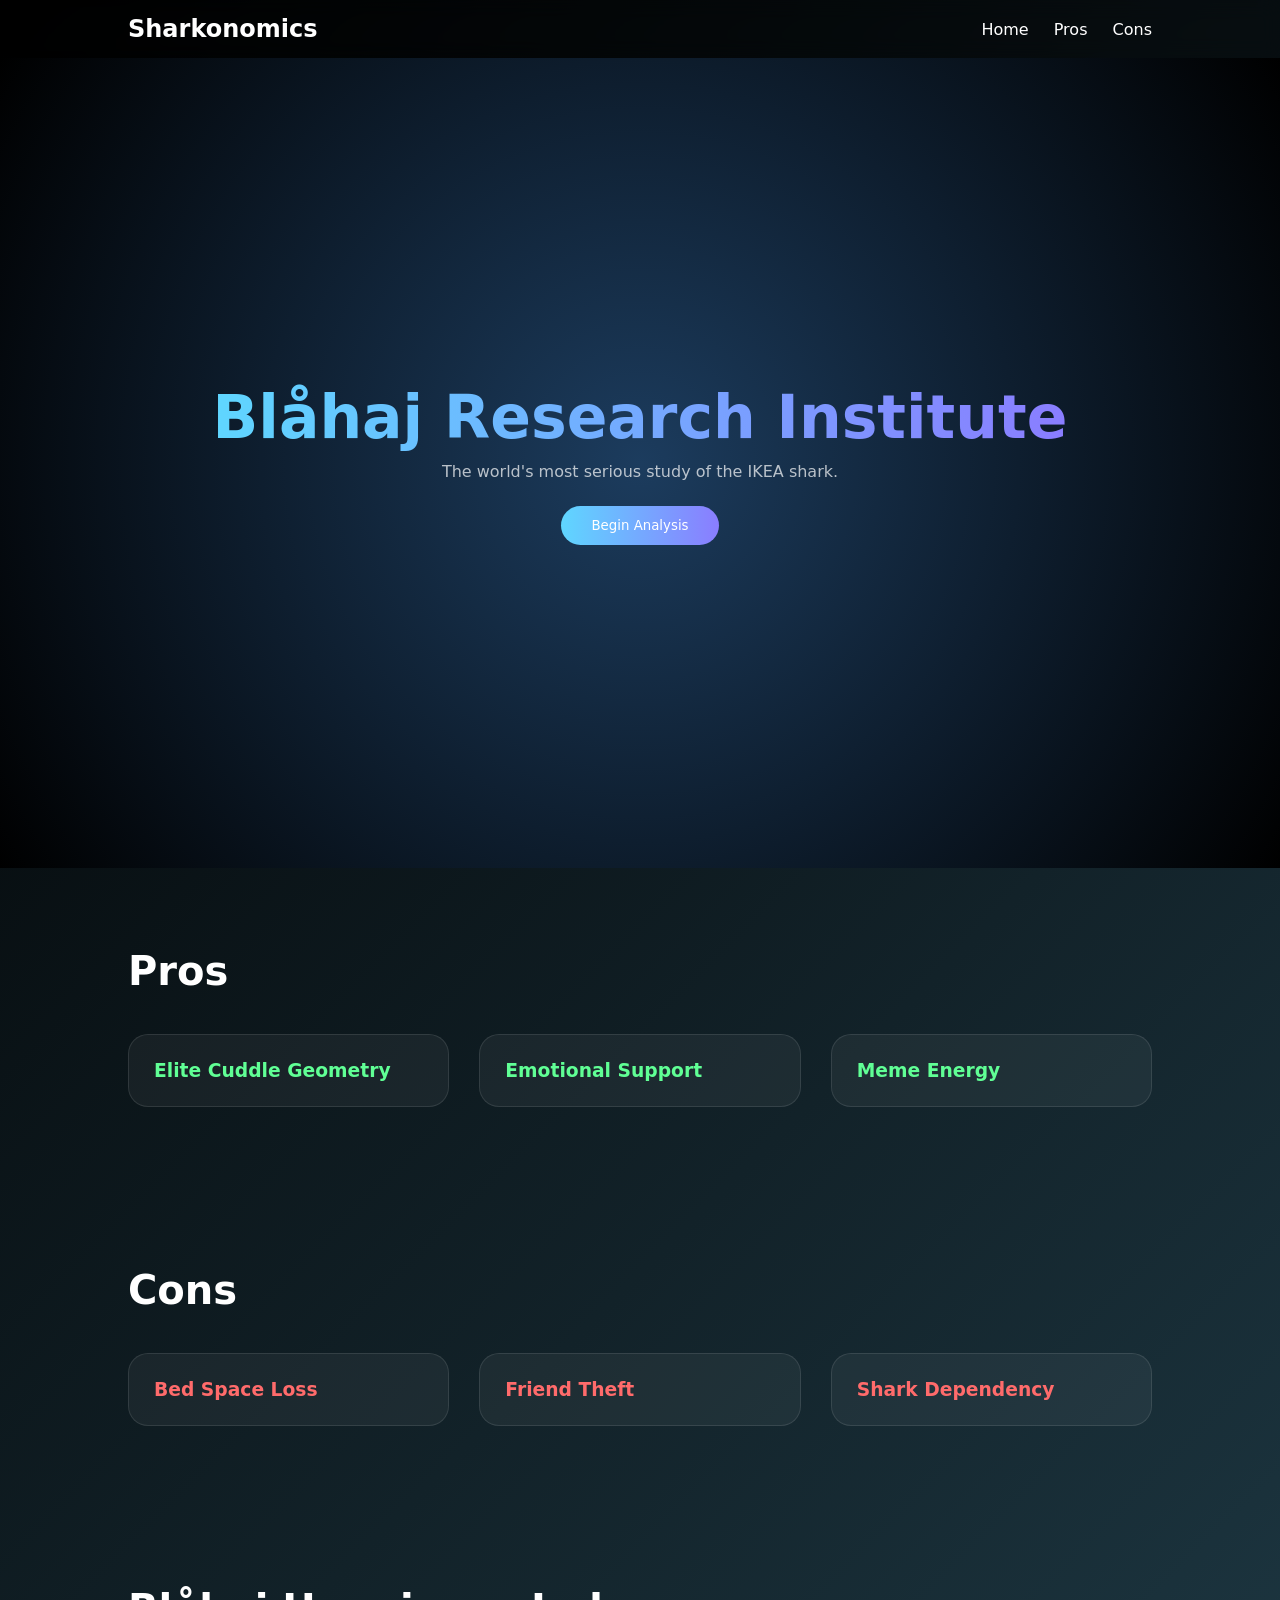
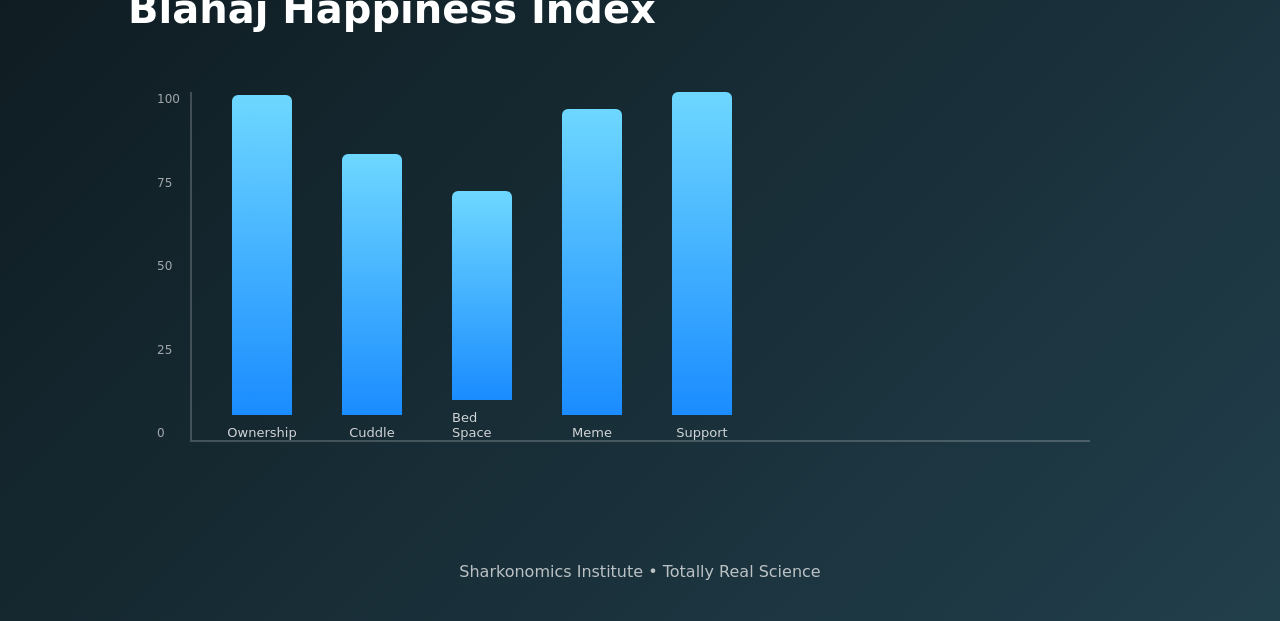
==== index.html @ d3239954 "Add files via upload" ====
<!DOCTYPE html>
<html lang="en">
<head>

<meta charset="UTF-8">
<meta name="viewport" content="width=device-width, initial-scale=1.0">

<title>Sharkonomics</title>

<link rel="stylesheet" href="style.css">
<link rel="stylesheet" href="effects.css">
</head>

<body>

<nav>

<h1> Sharkonomics</h1>

<div class="nav-links">
<a href="index.html">Home</a>
<a href="pros.html">Pros</a>
<a href="Cons.html">Cons</a>

</div>

</nav>


<section class="hero">

<div class="hero-content">

<h1>Blåhaj Research Institute</h1>
<p>The world's most serious study of the IKEA shark.</p>

<button>Begin Analysis</button>

</div>

</section>

<section class="section reveal">

<h2>Pros</h2>

<div class="grid">

<div class="card pro">
<h3>Elite Cuddle Geometry</h3>

</div>

<div class="card pro">
<h3>Emotional Support</h3>

</div>

<div class="card pro">
<h3>Meme Energy</h3>

</div>

</div>

</section>


<section class="section reveal">

<h2>Cons</h2>

<div class="grid">

<div class="card con">
<h3>Bed Space Loss</h3>

</div>

<div class="card con">
<h3>Friend Theft</h3>

</div>

<div class="card con">
<h3>Shark Dependency</h3>

</div>

</div>

</section>


<section class="section reveal">

<h2>Blåhaj Happiness Index</h2>

<div class="graph-wrapper">

<div class="chart">

<div class="y-axis">
<span>100</span>
<span>75</span>
<span>50</span>
<span>25</span>
<span>0</span>
</div>

<div class="bars">

<div class="bar" data-value="92">
<div class="fill"></div>
<span>Ownership</span>
</div>

<div class="bar" data-value="75">
<div class="fill"></div>
<span>Cuddle</span>
</div>

<div class="bar" data-value="60">
<div class="fill"></div>
<span>Bed Space</span>
</div>

<div class="bar" data-value="88">
<div class="fill"></div>
<span>Meme</span>
</div>

<div class="bar" data-value="95">
<div class="fill"></div>
<span>Support</span>
</div>

</div>

</div>

</div>

</section>


<footer>
Sharkonomics Institute • Totally Real Science
</footer>

<script src="script.js"></script>

</body>
</html>
---- style.css ----
*{
margin:0;
padding:0;
box-sizing:border-box;
font-family:system-ui;
}

body{
background:#0c1116;
color:white;
}



nav{
display:flex;
justify-content:space-between;
align-items:center;
padding:15px 10%;
position:sticky;
top:0;
background:rgba(0,0,0,0.4);
backdrop-filter:blur(10px);
}

.nav-links a{
color:white;
text-decoration:none;
margin-left:20px;
transition:0.3s;
}

.nav-links a:hover{
color:#5fd6ff;
}



.hero{
height:90vh;
display:flex;
justify-content:center;
align-items:center;
text-align:center;
background:radial-gradient(circle at center,#1c3c5e,#000);
}

.hero h1{
font-size:60px;
background:linear-gradient(90deg,#5fd6ff,#8a7dff);
-webkit-background-clip:text;
color:transparent;
}

.hero p{
margin-top:10px;
opacity:0.7;
}

.hero button{
margin-top:25px;
padding:12px 30px;
border:none;
border-radius:30px;
background:linear-gradient(90deg,#5fd6ff,#8a7dff);
color:white;
cursor:pointer;
}



.section{
padding:80px 10%;
}

.section h2{
font-size:40px;
margin-bottom:40px;
}



.grid{
display:grid;
grid-template-columns:repeat(auto-fit,minmax(250px,1fr));
gap:30px;
}


.card{
padding:25px;
border-radius:20px;
background:rgba(255,255,255,0.05);
border:1px solid rgba(255,255,255,0.1);
transition:0.4s;
}

.card:hover{
transform:translateY(-10px);
}

.pro h3{ color:#60ff95; }
.con h3{ color:#ff6b6b; }


.graph-wrapper{
margin-top:60px;
width:900px;
max-width:90%;
margin-left:auto;
margin-right:auto;
}

.chart{
display:flex;
align-items:flex-end;
height:350px;
position:relative;
border-left:2px solid rgba(255,255,255,0.2);
border-bottom:2px solid rgba(255,255,255,0.2);
padding-left:40px;
}



.y-axis{
position:absolute;
left:-35px;
display:flex;
flex-direction:column;
justify-content:space-between;
height:100%;
font-size:12px;
opacity:0.6;
}



.bars{
display:flex;
gap:50px;
align-items:flex-end;
height:100%;
}

.bar{
width:60px;
height:100%; 
display:flex;
flex-direction:column;
align-items:center;
justify-content:flex-end;
cursor:pointer;
position:relative;
}

.fill{
width:100%;
height:0;
border-radius:6px 6px 0 0;
background:linear-gradient(180deg,#6ed7ff,#1a8cff);
transition:height 0.9s ease;
}

.bar:hover .fill{
filter:brightness(1.2);
box-shadow:0 0 15px #5fd6ff;
}

.bar span{
margin-top:10px;
font-size:13px;
opacity:0.8;
}

footer{
padding:40px;
text-align:center;
opacity:0.7;
}
---- effects.css ----
body{

background:linear-gradient(-45deg,#0f2027,#203a43,#2c5364,#000);

background-size:400% 400%;

animation:bgMove 12s infinite alternate;

}

@keyframes bgMove{

0%{background-position:0% 50%;}
100%{background-position:100% 50%;}

}


.card{

transform-style:preserve-3d;

}

.card:hover{

transform:rotateY(8deg) rotateX(5deg) scale(1.05);

box-shadow:0 20px 40px rgba(0,0,0,0.6);

}



.hero button:hover{

box-shadow:0 0 20px #5fd6ff;
transform:scale(1.05);

}

.reveal{
opacity:0;
transform:translateY(60px);
transition:all 0.8s ease;
}

.reveal.active{
opacity:1;
transform:translateY(0);
}
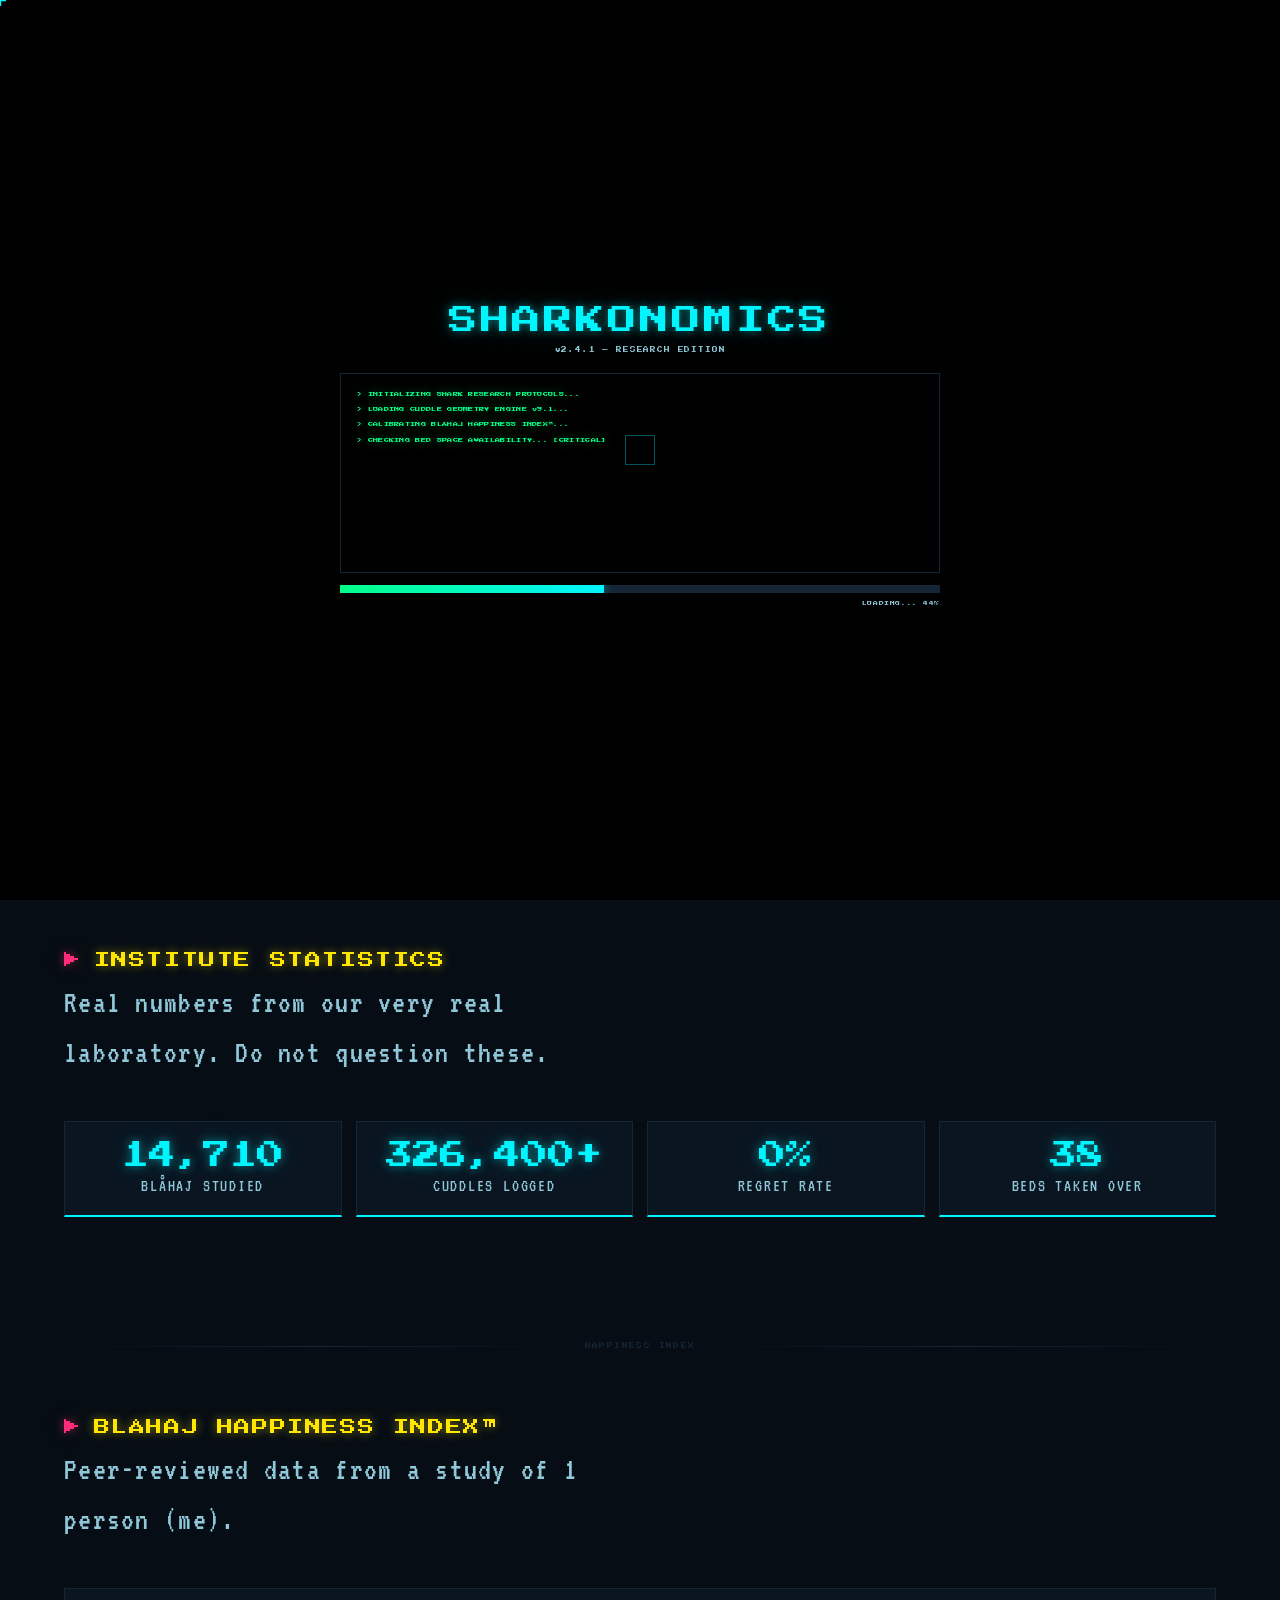
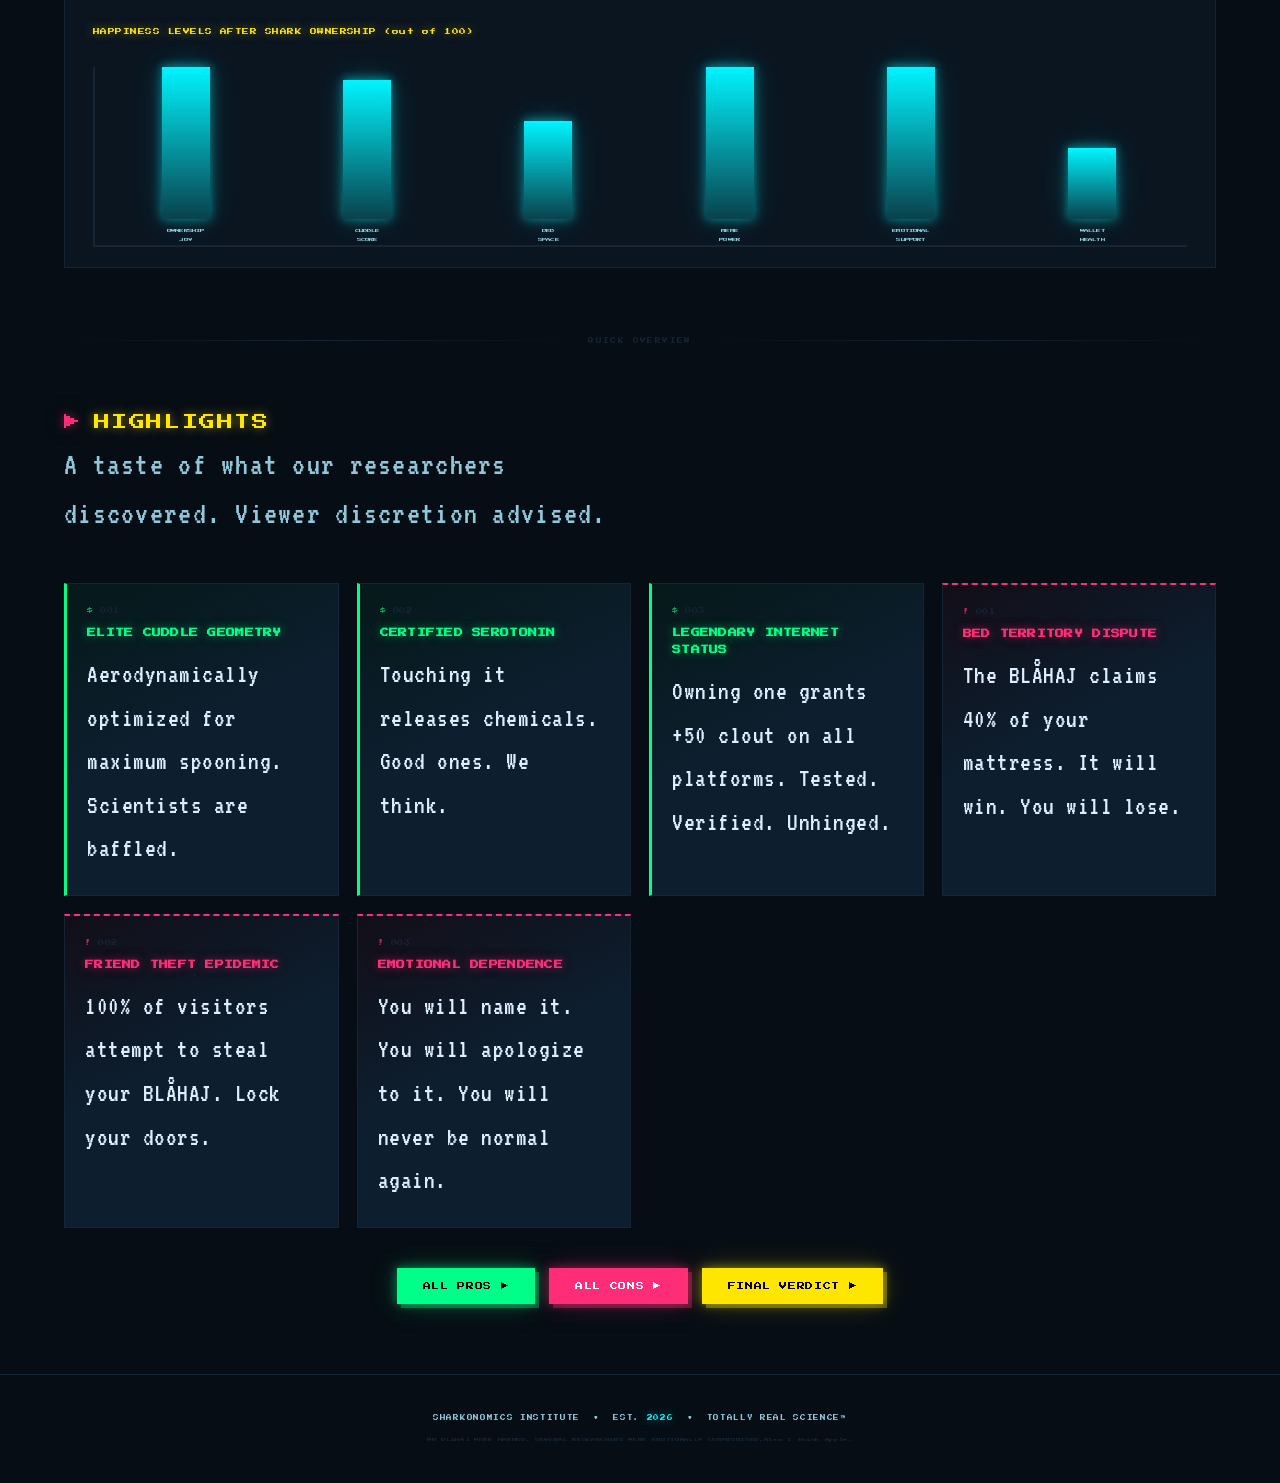
==== commit e73499d7: "Add files via upload" ====
--- a/index.html
+++ b/index.html
@@ -1,154 +1,119 @@
-<!DOCTYPE html>
-<html lang="en">
-<head>
-
-<meta charset="UTF-8">
-<meta name="viewport" content="width=device-width, initial-scale=1.0">
-
-<title>Sharkonomics</title>
-
-<link rel="stylesheet" href="style.css">
-<link rel="stylesheet" href="effects.css">
-</head>
-
-<body>
-
-<nav>
-
-<h1> Sharkonomics</h1>
-
-<div class="nav-links">
-<a href="index.html">Home</a>
-<a href="pros.html">Pros</a>
-<a href="Cons.html">Cons</a>
-
-</div>
-
-</nav>
-
-
-<section class="hero">
-
-<div class="hero-content">
-
-<h1>Blåhaj Research Institute</h1>
-<p>The world's most serious study of the IKEA shark.</p>
-
-<button>Begin Analysis</button>
-
-</div>
-
-</section>
-
-<section class="section reveal">
-
-<h2>Pros</h2>
-
-<div class="grid">
-
-<div class="card pro">
-<h3>Elite Cuddle Geometry</h3>
-
-</div>
-
-<div class="card pro">
-<h3>Emotional Support</h3>
-
-</div>
-
-<div class="card pro">
-<h3>Meme Energy</h3>
-
-</div>
-
-</div>
-
-</section>
-
-
-<section class="section reveal">
-
-<h2>Cons</h2>
-
-<div class="grid">
-
-<div class="card con">
-<h3>Bed Space Loss</h3>
-
-</div>
-
-<div class="card con">
-<h3>Friend Theft</h3>
-
-</div>
-
-<div class="card con">
-<h3>Shark Dependency</h3>
-
-</div>
-
-</div>
-
-</section>
-
-
-<section class="section reveal">
-
-<h2>Blåhaj Happiness Index</h2>
-
-<div class="graph-wrapper">
-
-<div class="chart">
-
-<div class="y-axis">
-<span>100</span>
-<span>75</span>
-<span>50</span>
-<span>25</span>
-<span>0</span>
-</div>
-
-<div class="bars">
-
-<div class="bar" data-value="92">
-<div class="fill"></div>
-<span>Ownership</span>
-</div>
-
-<div class="bar" data-value="75">
-<div class="fill"></div>
-<span>Cuddle</span>
-</div>
-
-<div class="bar" data-value="60">
-<div class="fill"></div>
-<span>Bed Space</span>
-</div>
-
-<div class="bar" data-value="88">
-<div class="fill"></div>
-<span>Meme</span>
-</div>
-
-<div class="bar" data-value="95">
-<div class="fill"></div>
-<span>Support</span>
-</div>
-
-</div>
-
-</div>
-
-</div>
-
-</section>
-
-
-<footer>
-Sharkonomics Institute • Totally Real Science
-</footer>
-
-<script src="script.js"></script>
-
-</body>
-</html>+<html>
+<head>
+<meta name="viewport" content="width=device-width, initial-scale=1.0">
+<title>SHARKONOMICS</title>
+<link rel="stylesheet" href="style.css">
+</head>
+<body>
+<div class="cursor"></div><div class="cursor-ring"></div><div class="grid-bg"></div>
+<nav>
+  <a class="nav-logo" href="index.html"> SHARKONOMICS</a>
+  <div class="nav-links">
+    <a href="index.html">HOME</a>
+    <a href="pros.html">PROS</a>
+    <a href="cons.html">CONS</a>
+    <a href="verdict.html">VERDICT</a>
+  </div>
+
+</nav>
+<div class="marquee-wrap"><div class="marquee-track">
+  <span>BLÅHAJ RAEARCH ONGOING(trust the guy named IAMDUMB)</span><span class="sep">★</span>
+  <span>SHARK LEVELS: CRITICAL(PLS DONT DIE OF CUTENESS)</span><span class="sep">★</span>
+  <span>DO YOU NEED ONE? PROBABLY YES(ALSO ME PLS)</span><span class="sep">★</span>
+  <span>CERTIFIED SOFTNESS TECHNOLOGY</span><span class="sep">★</span>
+  <span>IKEA CANNOT BE HELD REDPONSIBLE</span><span class="sep">★</span>
+  <span>BLÅHAJ RESEARCH ONGOING</span><span class="sep">★</span>
+  <span>SHARK LEVELS: CRITICAL</span><span class="sep">★</span>
+  <span>DO YOU NEED ONE? PROBABLY YES</span><span class="sep">★</span>
+  <span>CERTIFIED PLUSH TECHNOLOGY</span><span class="sep">★</span>
+  <span>IKEA CANNOT BE HELD RESPONSIBLE</span><span class="sep">★</span>
+</div></div>
+
+<section class="hero">
+  <div class="hero-eyebrow">[ INSERT COIN TO CONTINUE ]</div>
+  <h1 class="glitch" data-text="SHARKONOMICS">SHARKONOMICS</h1>
+  <p class="hero-sub">The world's most rigorous scientific institute dedicated to answering humanity's 
+    most pressing question: should you buy a Blåhaj?</p>
+  <div style="display:flex;gap:14px;flex-wrap:wrap;justify-content:center;margin-top:8px">
+    <a href="pros.html" class="btn btn-green">▶ PROS</a>
+    <a href="cons.html" class="btn btn-pink">▶ CONS</a>
+    <a href="verdict.html" class="btn btn-yellow">▶ VERDICT</a>
+  </div>
+  <div style="font-family:var(--pixel);font-size:0.34rem;color:var(--muted);margin-top:16px;animation:blink 2s step-end infinite">▼ SCROLL DOWN ▼</div>
+</section>
+
+<div class="divider"> RESEARCH DATA </div>
+
+<section class="section reveal">
+  <div class="section-title">INSTITUTE STATISTICS</div>
+  <p class="section-desc">Real numbers from our very real laboratory. Do not question these.</p>
+  <div class="stat-row">
+    <div class="stat-box"><span class="stat-num" id="c1">0</span><span class="stat-label">BLÅHAJ STUDIED</span></div>
+    <div class="stat-box"><span class="stat-num" id="c2">0</span><span class="stat-label">CUDDLES LOGGED</span></div>
+    <div class="stat-box"><span class="stat-num" id="c3">0%</span><span class="stat-label">REGRET RATE</span></div>
+    <div class="stat-box"><span class="stat-num" id="c4">0</span><span class="stat-label">BEDS TAKEN OVER</span></div>
+  </div>
+</section>
+
+<div class="divider"> HAPPINESS INDEX</div>
+
+<section class="section reveal">
+  <div class="section-title">BLÅHAJ HAPPINESS INDEX™</div>
+  <p class="section-desc">Peer-reviewed data from a study of 1 person (me).</p>
+  <div class="chart-wrap">
+    <div class="chart-title">HAPPINESS LEVELS AFTER SHARK OWNERSHIP (out of 100)</div>
+    <div class="chart">
+      <div class="bar-wrap"><div class="bar-fill" data-value="92"></div><div class="bar-label">OWNERSHIP<br>JOY</div></div>
+      <div class="bar-wrap"><div class="bar-fill" data-value="78"></div><div class="bar-label">CUDDLE<br>SCORE</div></div>
+      <div class="bar-wrap"><div class="bar-fill" data-value="55"></div><div class="bar-label">BED<br>SPACE</div></div>
+      <div class="bar-wrap"><div class="bar-fill" data-value="88"></div><div class="bar-label">MEME<br>POWER</div></div>
+      <div class="bar-wrap"><div class="bar-fill" data-value="96"></div><div class="bar-label">EMOTIONAL<br>SUPPORT</div></div>
+      <div class="bar-wrap"><div class="bar-fill" data-value="40"></div><div class="bar-label">WALLET<br>HEALTH</div></div>
+    </div>
+  </div>
+</section>
+
+<div class="divider"> QUICK OVERVIEW </div>
+
+<section class="section reveal">
+  <div class="section-title">HIGHLIGHTS</div>
+  <p class="section-desc">A taste of what our researchers discovered. Viewer discretion advised.</p>
+  <div class="card-grid">
+    <div class="card pro"><div class="card-num">001</div><h3>ELITE CUDDLE GEOMETRY</h3><p>Aerodynamically optimized for maximum spooning. Scientists are baffled.</p></div>
+    <div class="card pro"><div class="card-num">002</div><h3>CERTIFIED SEROTONIN</h3><p>Touching it releases chemicals. Good ones. We think.</p></div>
+    <div class="card pro"><div class="card-num">003</div><h3>LEGENDARY INTERNET STATUS</h3><p>Owning one grants +50 clout on all platforms. Tested. Verified. Unhinged.</p></div>
+    <div class="card con"><div class="card-num">001</div><h3>BED TERRITORY DISPUTE</h3><p>The BLÅHAJ claims 40% of your mattress. It will win. You will lose.</p></div>
+    <div class="card con"><div class="card-num">002</div><h3>FRIEND THEFT EPIDEMIC</h3><p>100% of visitors attempt to steal your BLÅHAJ. Lock your doors.</p></div>
+    <div class="card con"><div class="card-num">003</div><h3>EMOTIONAL DEPENDENCE</h3><p>You will name it. You will apologize to it. You will never be normal again.</p></div>
+  </div>
+  <div style="text-align:center;margin-top:40px;display:flex;gap:14px;justify-content:center;flex-wrap:wrap">
+    <a href="pros.html" class="btn btn-green">ALL PROS ▶</a>
+    <a href="cons.html" class="btn btn-pink">ALL CONS ▶</a>
+    <a href="verdict.html" class="btn btn-yellow">FINAL VERDICT ▶</a>
+  </div>
+</section>
+
+<footer>
+  <div>SHARKONOMICS INSTITUTE &nbsp;•&nbsp; EST. <span>2026</span> &nbsp;•&nbsp; TOTALLY REAL SCIENCE™</div>
+  <div style="margin-top:8px;font-size:0.28rem;color:var(--dim)">NO BLÅHAJ WERE HARMED. SEVERAL RESEARCHERS WERE EMOTIONALLY COMPROMISED.Also I think Apple.</div>
+</footer>
+<script src="script.js"></script>
+<script>
+function animCount(el,target,suffix,ms){
+  let v=0,step=target/(ms/16);
+  const t=setInterval(()=>{ v+=step; if(v>=target){v=target;clearInterval(t);} el.textContent=Math.floor(v).toLocaleString()+suffix; },16);
+}
+const obs=new IntersectionObserver(entries=>{
+  entries.forEach(e=>{ if(e.isIntersecting){
+    animCount(document.getElementById('c1'),47283,'',1800);
+    animCount(document.getElementById('c2'),1200000,'+',2000);
+    animCount(document.getElementById('c3'),2,'%',1200);
+    animCount(document.getElementById('c4'),99,'',1400);
+    obs.disconnect();
+  }});
+},{threshold:0.3});
+const sr=document.querySelector('.stat-row');
+if(sr) obs.observe(sr);
+</script>
+</body>
+</html>
--- a/style.css
+++ b/style.css
@@ -1,180 +1,1236 @@
-*{
-margin:0;
-padding:0;
-box-sizing:border-box;
-font-family:system-ui;
-}
-
-body{
-background:#0c1116;
-color:white;
-}
-
-
-
-nav{
-display:flex;
-justify-content:space-between;
-align-items:center;
-padding:15px 10%;
-position:sticky;
-top:0;
-background:rgba(0,0,0,0.4);
-backdrop-filter:blur(10px);
-}
-
-.nav-links a{
-color:white;
-text-decoration:none;
-margin-left:20px;
-transition:0.3s;
-}
-
-.nav-links a:hover{
-color:#5fd6ff;
-}
-
-
-
-.hero{
-height:90vh;
-display:flex;
-justify-content:center;
-align-items:center;
-text-align:center;
-background:radial-gradient(circle at center,#1c3c5e,#000);
-}
-
-.hero h1{
-font-size:60px;
-background:linear-gradient(90deg,#5fd6ff,#8a7dff);
--webkit-background-clip:text;
-color:transparent;
-}
-
-.hero p{
-margin-top:10px;
-opacity:0.7;
-}
-
-.hero button{
-margin-top:25px;
-padding:12px 30px;
-border:none;
-border-radius:30px;
-background:linear-gradient(90deg,#5fd6ff,#8a7dff);
-color:white;
-cursor:pointer;
-}
-
-
-
-.section{
-padding:80px 10%;
-}
-
-.section h2{
-font-size:40px;
-margin-bottom:40px;
-}
-
-
-
-.grid{
-display:grid;
-grid-template-columns:repeat(auto-fit,minmax(250px,1fr));
-gap:30px;
-}
-
-
-.card{
-padding:25px;
-border-radius:20px;
-background:rgba(255,255,255,0.05);
-border:1px solid rgba(255,255,255,0.1);
-transition:0.4s;
-}
-
-.card:hover{
-transform:translateY(-10px);
-}
-
-.pro h3{ color:#60ff95; }
-.con h3{ color:#ff6b6b; }
-
-
-.graph-wrapper{
-margin-top:60px;
-width:900px;
-max-width:90%;
-margin-left:auto;
-margin-right:auto;
-}
-
-.chart{
-display:flex;
-align-items:flex-end;
-height:350px;
-position:relative;
-border-left:2px solid rgba(255,255,255,0.2);
-border-bottom:2px solid rgba(255,255,255,0.2);
-padding-left:40px;
-}
-
-
-
-.y-axis{
-position:absolute;
-left:-35px;
-display:flex;
-flex-direction:column;
-justify-content:space-between;
-height:100%;
-font-size:12px;
-opacity:0.6;
-}
-
-
-
-.bars{
-display:flex;
-gap:50px;
-align-items:flex-end;
-height:100%;
-}
-
-.bar{
-width:60px;
-height:100%; 
-display:flex;
-flex-direction:column;
-align-items:center;
-justify-content:flex-end;
-cursor:pointer;
-position:relative;
-}
-
-.fill{
-width:100%;
-height:0;
-border-radius:6px 6px 0 0;
-background:linear-gradient(180deg,#6ed7ff,#1a8cff);
-transition:height 0.9s ease;
-}
-
-.bar:hover .fill{
-filter:brightness(1.2);
-box-shadow:0 0 15px #5fd6ff;
-}
-
-.bar span{
-margin-top:10px;
-font-size:13px;
-opacity:0.8;
-}
-
-footer{
-padding:40px;
-text-align:center;
-opacity:0.7;
-}+@import url('https://fonts.googleapis.com/css2?family=Press+Start+2P&family=VT323:wght@400&display=swap');
+
+*, *::before, *::after { margin: 0; padding: 0; box-sizing: border-box; }
+
+:root {
+  --bg: #060d14;
+  --surface: #0a1520;
+  --card-bg: #0d1e2e;
+  --cyan: #00f5ff;
+  --green: #00ff88;
+  --pink: #ff2d78;
+  --yellow: #ffe600;
+  --orange: #ff6b00;
+  --white: #e0f0ff;
+  --dim: #162535;
+  --muted: #90c8da;
+  --text: #deeeff;
+  --pixel: 'Press Start 2P', monospace;
+  --vt: 'VT323', monospace;
+  --glow-cyan: 0 0 10px rgba(0,245,255,0.5), 0 0 30px rgba(0,245,255,0.2);
+  --glow-pink: 0 0 10px rgba(255,45,120,0.5), 0 0 30px rgba(255,45,120,0.2);
+  --glow-green: 0 0 10px rgba(0,255,136,0.5), 0 0 30px rgba(0,255,136,0.2);
+  --glow-yellow: 0 0 10px rgba(255,230,0,0.5), 0 0 30px rgba(255,230,0,0.2);
+}
+
+html { scroll-behavior: smooth; }
+
+body {
+  font-family: var(--vt);
+  background: var(--bg);
+  color: var(--text);
+  min-height: 100vh;
+  overflow-x: hidden;
+  cursor: none;
+}
+
+.cursor {
+  position: fixed;
+  width: 12px; height: 12px;
+  background: var(--cyan);
+  pointer-events: none;
+  z-index: 9999;
+ 1 box-shadow: var(--glow-cyan);
+  transform: translate(-50%, -50%);
+  clip-path: polygon(0 0, 100% 0, 100% 60%, 60% 60%, 60% 100%, 0 100%);
+}
+.cursor-ring {
+  position: fixed;
+  width: 30px; height: 30px;
+  border: 1px solid rgba(0,245,255,0.35);
+  pointer-events: none;
+  z-index: 9998;
+  transform: translate(-50%, -50%);
+}
+
+
+body::before {
+  content: '';
+  position: fixed; inset: 0;
+  background: repeating-linear-gradient(
+    0deg, transparent, transparent 3px,
+    rgba(0,0,0,0.1) 3px, rgba(0,0,0,0.1) 4px
+  );
+  pointer-events: none;
+  z-index: 9990;
+}
+
+
+body::after {
+  content: '';
+  position: fixed; inset: 0;
+  background: radial-gradient(ellipse at center, transparent 50%, rgba(0,0,0,0.6) 100%);
+  pointer-events: none;
+  z-index: 9989;
+}
+
+
+.grid-bg {
+  position: fixed; inset: 0;
+  background-image:
+    linear-gradient(rgba(0,245,255,0.03) 1px, transparent 1px),
+    linear-gradient(90deg, rgba(0,245,255,0.03) 1px, transparent 1px);
+  background-size: 40px 40px;
+  animation: gridScroll 24s linear infinite;
+  z-index: 0;
+}
+@keyframes gridScroll {
+  from { background-position: 0 0; }
+  to   { background-position: 0 40px; }
+}
+
+
+nav {
+  position: sticky; top: 0; z-index: 500;
+  display: flex; justify-content: space-between; align-items: center;
+  padding: 14px 5%;
+  background: rgba(4,10,18,0.97);
+  border-bottom: 2px solid var(--cyan);
+  box-shadow: 0 2px 24px rgba(0,245,255,0.15);
+  backdrop-filter: blur(6px);
+}
+.nav-logo {
+  font-family: var(--pixel);
+  font-size: 0.78rem;
+  color: var(--cyan);
+  text-shadow: var(--glow-cyan);
+  text-decoration: none;
+  letter-spacing: 0.03em;
+  line-height: 1.6;
+}
+.nav-links { display: flex; gap: 4px; }
+.nav-links a {
+  font-family: var(--pixel);
+  font-size: 0.48rem;
+  color: #b8d8e8;
+  text-decoration: none;
+  padding: 8px 12px;
+  border: 1px solid transparent;
+  transition: all 0.15s;
+  letter-spacing: 0.04em;
+}
+.nav-links a:hover, .nav-links a.active {
+  color: var(--cyan);
+  border-color: var(--cyan);
+  text-shadow: var(--glow-cyan);
+  background: rgba(0,245,255,0.05);
+}
+
+
+.hero {
+  position: relative; z-index: 1;
+  min-height: 88vh;
+  display: flex; flex-direction: column;
+  justify-content: center; align-items: center;
+  text-align: center; padding: 60px 5%; gap: 22px;
+}
+.hero-eyebrow {
+  font-family: var(--pixel);
+  font-size: 0.46rem;
+  color: var(--pink);
+  letter-spacing: 0.2em;
+  text-shadow: var(--glow-pink);
+  animation: blink 1.4s step-end infinite;
+}
+@keyframes blink { 0%,100%{opacity:1} 50%{opacity:0} }
+
+
+.glitch {
+  font-family: var(--pixel);
+  font-size: clamp(1.6rem, 5vw, 3.2rem);
+  color: var(--cyan);
+  text-shadow: var(--glow-cyan);
+  position: relative; display: inline-block;
+  line-height: 1.4; letter-spacing: 0.04em;
+}
+.glitch::before, .glitch::after {
+  content: attr(data-text);
+  position: absolute; inset: 0; opacity: 0;
+}
+.glitch::before {
+  color: var(--pink);
+  animation: glitch1 4s infinite;
+  clip-path: polygon(0 0, 100% 0, 100% 38%, 0 38%);
+}
+.glitch::after {
+  color: var(--green);
+  animation: glitch2 4s infinite;
+  clip-path: polygon(0 62%, 100% 62%, 100% 100%, 0 100%);
+}
+@keyframes glitch1 {
+  0%,88%,100%{transform:translateX(0);opacity:0}
+  90%{transform:translateX(-5px);opacity:.85}
+  93%{transform:translateX(4px);opacity:.85}
+  96%{opacity:0}
+}
+@keyframes glitch2 {
+  0%,85%,100%{transform:translateX(0);opacity:0}
+  87%{transform:translateX(4px);opacity:.85}
+  91%{transform:translateX(-4px);opacity:.85}
+  94%{opacity:0}
+}
+
+.hero-sub {
+  font-family: var(--vt);
+  font-size: clamp(1.9rem, 3.5vw, 2.5rem);
+  color: var(--muted);
+  max-width: 600px;
+  line-height: 1.55; letter-spacing: 0.04em;
+}
+
+
+.btn {
+  display: inline-block;
+  font-family: var(--pixel); font-size: 0.5rem;
+  color: #000; background: var(--cyan);
+  padding: 14px 26px; border: none; cursor: none;
+  text-decoration: none; letter-spacing: 0.08em;
+  box-shadow: 4px 4px 0 rgba(0,245,255,0.3), var(--glow-cyan);
+  transition: all 0.08s; line-height: 1;
+}
+.btn:hover  { transform:translate(2px,2px); box-shadow:2px 2px 0 rgba(0,245,255,0.3); }
+.btn:active { transform:translate(4px,4px); box-shadow:none; }
+.btn-pink   { background:var(--pink);   color:#fff; box-shadow:4px 4px 0 rgba(255,45,120,0.3),var(--glow-pink); }
+.btn-pink:hover   { box-shadow:2px 2px 0 rgba(255,45,120,0.3); }
+.btn-green  { background:var(--green);  color:#000; box-shadow:4px 4px 0 rgba(0,255,136,0.3),var(--glow-green); }
+.btn-green:hover  { box-shadow:2px 2px 0 rgba(0,255,136,0.3); }
+.btn-yellow { background:var(--yellow); color:#000; box-shadow:4px 4px 0 rgba(255,230,0,0.3),var(--glow-yellow); }
+.btn-yellow:hover { box-shadow:2px 2px 0 rgba(255,230,0,0.3); }
+
+.section { position: relative; z-index: 1; padding: 70px 5%; }
+
+.section-title {
+  font-family: var(--pixel);
+  font-size: clamp(0.6rem, 1.8vw, 1rem);
+  color: var(--yellow); text-shadow: var(--glow-yellow);
+  margin-bottom: 10px; letter-spacing: 0.1em;
+  display: flex; align-items: center; gap: 12px;
+}
+.section-title::before { content:'▶'; color:var(--pink); text-shadow:var(--glow-pink); }
+
+.section-desc {
+  font-family: var(--vt);
+  font-size: clamp(1.7rem, 2.5vw, 2rem);
+  color: var(--muted);
+  margin-bottom: 44px; max-width: 560px;
+  letter-spacing: 0.04em; line-height: 1.55;
+}
+
+.card-grid {
+  display: grid;
+  grid-template-columns: repeat(auto-fill, minmax(260px, 1fr));
+  gap: 18px;
+}
+.card {
+  background: var(--card-bg);
+  border: 1px solid var(--dim);
+  padding: 24px 20px;
+  position: relative; overflow: hidden;
+  transition: transform 0.2s, box-shadow 0.2s;
+  cursor: none;
+}
+.card.pro {
+  border-left: 3px solid var(--green);
+  background: linear-gradient(155deg, rgba(0,255,136,0.05) 0%, var(--card-bg) 45%);
+}
+.card.pro:hover {
+  transform: translateY(-4px);
+  box-shadow: 0 8px 28px rgba(0,0,0,0.5), 0 0 0 1px rgba(0,255,136,0.2);
+}
+.card.con {
+  border-top: 2px dashed var(--pink);
+  background: linear-gradient(155deg, rgba(255,45,120,0.05) 0%, var(--card-bg) 45%);
+}
+.card.con:hover {
+  transform: translateY(-4px);
+  box-shadow: 0 8px 28px rgba(0,0,0,0.5), 0 0 0 1px rgba(255,45,120,0.2);
+}
+.card-num {
+  font-family: var(--pixel); font-size: 0.38rem;
+  color: var(--dim); margin-bottom: 10px; letter-spacing: 0.1em;
+}
+.card.pro .card-num::before { content:'$ '; color:var(--green); opacity:.7; }
+.card.con .card-num::before { content:'! '; color:var(--pink);  opacity:.7; }
+.card h3 {
+  font-family: var(--pixel); font-size: 0.56rem;
+  margin-bottom: 12px; line-height: 1.9; letter-spacing: 0.03em;
+}
+.card.pro h3 { color:var(--green); text-shadow:var(--glow-green); }
+.card.con h3 { color:var(--pink);  text-shadow:var(--glow-pink); }
+.card p {
+  font-family: var(--vt);
+  font-size: 1.65rem;
+  color: var(--text); line-height: 1.65; letter-spacing: 0.02em;
+}
+
+
+.stat-row { display:flex; gap:14px; flex-wrap:wrap; margin-bottom:56px; }
+.stat-box {
+  flex:1; min-width:130px;
+  background:var(--surface); border:1px solid var(--dim);
+  border-bottom:2px solid var(--cyan); padding:20px; text-align:center;
+}
+.stat-num {
+  font-family:var(--pixel); font-size:clamp(1rem,2.5vw,1.7rem);
+  color:var(--cyan); text-shadow:var(--glow-cyan);
+  display:block; margin-bottom:8px;
+}
+.stat-label {
+  font-family:var(--vt); font-size:1.1rem;
+  color:var(--muted); letter-spacing:0.1em; text-transform:uppercase;
+}
+
+
+.chart-wrap { background:var(--surface); border:1px solid var(--dim); padding:36px 28px 20px; }
+.chart-title {
+  font-family:var(--pixel); font-size:0.42rem;
+  color:var(--yellow); text-shadow:var(--glow-yellow);
+  margin-bottom:28px; letter-spacing:0.07em; line-height:2;
+}
+.chart {
+  display:flex; align-items:flex-end; gap:16px;
+  height:180px;
+  border-left:2px solid var(--dim); border-bottom:2px solid var(--dim);
+  padding:0 12px 0 8px;
+}
+.bar-wrap {
+  display:flex; flex-direction:column;
+  align-items:center; justify-content:flex-end;
+  height:100%; gap:8px; flex:1;
+}
+.bar-fill {
+  width:100%; max-width:48px; height:0;
+  background:linear-gradient(180deg,var(--cyan),rgba(0,245,255,0.2));
+  box-shadow:var(--glow-cyan);
+  transition:height 1.1s cubic-bezier(0.34,1.56,0.64,1);
+  position:relative;
+}
+.bar-fill::after {
+  content:''; position:absolute; top:0;left:0;right:0;
+  height:2px; background:var(--cyan); box-shadow:var(--glow-cyan);
+}
+.bar-label {
+  font-family:var(--pixel); font-size:0.28rem;
+  color:var(--muted); text-align:center; letter-spacing:0.03em; line-height:2;
+}
+
+.reveal { opacity:0; transform:translateY(36px); transition:opacity 0.65s ease,transform 0.65s ease; }
+.reveal.active { opacity:1; transform:translateY(0); }
+
+.marquee-wrap {
+  overflow:hidden;
+  border-top:1px solid var(--dim); border-bottom:1px solid var(--dim);
+  padding:10px 0; background:rgba(0,0,0,0.4);
+  position:relative; z-index:1;
+}
+.marquee-track {
+  display:inline-flex;
+  animation:marquee 22s linear infinite;
+  white-space:nowrap;
+}
+.marquee-track span {
+  font-family:var(--pixel); font-size:0.36rem;
+  color:var(--cyan); text-shadow:var(--glow-cyan);
+  letter-spacing:0.14em; padding:0 28px;
+}
+.marquee-track span.sep { color:var(--pink); text-shadow:var(--glow-pink); padding:0 6px; }
+@keyframes marquee { from{transform:translateX(0)} to{transform:translateX(-50%)} }
+
+.divider {
+  position:relative; z-index:1;
+  font-family:var(--pixel); font-size:0.35rem;
+  color:var(--dim); letter-spacing:0.25em;
+  padding:0 5%; display:flex; align-items:center; gap:16px;
+}
+.divider::before,.divider::after {
+  content:''; flex:1; height:1px;
+  background:linear-gradient(90deg,transparent,var(--dim),transparent);
+}
+
+footer {
+  position:relative; z-index:1;
+  text-align:center; padding:36px 5%;
+  border-top:1px solid var(--dim);
+  font-family:var(--pixel); font-size:0.35rem;
+  color:var(--muted); letter-spacing:0.12em; line-height:2.8;
+}
+footer span { color:var(--cyan); text-shadow:var(--glow-cyan); }
+
+.type-cursor::after { content:'█'; animation:blink 0.75s step-end infinite; color:var(--cyan); }
+
+@media (max-width:600px) {
+  .glitch { font-size:1.2rem; }
+  .nav-links a { font-size:0.35rem; padding:6px 8px; }
+  .card-grid { grid-template-columns:1fr; }
+  .stat-row { flex-direction:column; }
+  .chart { gap:8px; }
+}
+
+
+.hamburger {
+  display: none;
+  flex-direction: column;
+  gap: 5px;
+  background: none;
+  border: 1px solid var(--dim);
+  padding: 8px 10px;
+  cursor: none;
+  z-index: 600;
+}
+.hamburger span {
+  display: block;
+  width: 20px; height: 2px;
+  background: var(--cyan);
+  box-shadow: var(--glow-cyan);
+  transition: all 0.2s;
+}
+.hamburger.open span:nth-child(1) { transform: translateY(7px) rotate(45deg); }
+.hamburger.open span:nth-child(2) { opacity: 0; }
+.hamburger.open span:nth-child(3) { transform: translateY(-7px) rotate(-45deg); }
+
+.mobile-menu {
+  display: none;
+  position: fixed;
+  top: 0; left: 0; right: 0; bottom: 0;
+  background: rgba(6,13,20,0.97);
+  z-index: 400;
+  flex-direction: column;
+  align-items: center;
+  justify-content: center;
+  gap: 32px;
+  opacity: 0;
+  pointer-events: none;
+  transition: opacity 0.2s;
+  border: 2px solid var(--cyan);
+  box-shadow: inset 0 0 60px rgba(0,245,255,0.05);
+}
+.mobile-menu.open {
+  opacity: 1;
+  pointer-events: all;
+}
+.mobile-menu a {
+  font-family: var(--pixel);
+  font-size: 0.9rem;
+  color: var(--muted);
+  text-decoration: none;
+  letter-spacing: 0.12em;
+  padding: 12px 24px;
+  border: 1px solid transparent;
+  transition: all 0.15s;
+}
+.mobile-menu a:hover, .mobile-menu a.active {
+  color: var(--cyan);
+  border-color: var(--cyan);
+  text-shadow: var(--glow-cyan);
+  background: rgba(0,245,255,0.06);
+}
+
+
+@media (max-width: 640px) {
+  .nav-links { display: none; }
+  .hamburger { display: flex; }
+  .mobile-menu { display: flex; }
+}
+#boot-screen {
+  position: fixed; inset: 0;
+  background: #000;
+  z-index: 99999;
+  display: flex;
+  align-items: center;
+  justify-content: center;
+  font-family: var(--pixel);
+}
+.boot-inner {
+  width: min(600px, 90vw);
+  display: flex;
+  flex-direction: column;
+  gap: 12px;
+}
+.boot-logo {
+  font-size: 3rem;
+  text-align: center;
+  animation: bob 1s ease-in-out infinite;
+  filter: drop-shadow(0 0 20px rgba(0,245,255,0.6));
+}
+@keyframes bob { 0%,100%{transform:translateY(0)} 50%{transform:translateY(-8px)} }
+.boot-title {
+  font-family: var(--pixel);
+  font-size: clamp(1rem, 4vw, 1.8rem);
+  color: var(--cyan);
+  text-shadow: var(--glow-cyan);
+  text-align: center;
+  letter-spacing: 0.1em;
+}
+.boot-version {
+  font-size: 0.35rem;
+  color: var(--muted);
+  text-align: center;
+  letter-spacing: 0.15em;
+  margin-bottom: 8px;
+}
+.boot-lines {
+  background: #000;
+  border: 1px solid var(--dim);
+  padding: 16px;
+  height: 200px;
+  overflow-y: auto;
+  display: flex;
+  flex-direction: column;
+  gap: 6px;
+  scrollbar-width: none;
+}
+.boot-lines::-webkit-scrollbar { display: none; }
+.boot-line {
+  font-size: 0.32rem;
+  color: var(--green);
+  text-shadow: var(--glow-green);
+  letter-spacing: 0.06em;
+  line-height: 1.8;
+  animation: fadeIn 0.15s ease;
+}
+@keyframes fadeIn { from{opacity:0;transform:translateX(-4px)} to{opacity:1;transform:translateX(0)} }
+.boot-bar-wrap { display: flex; flex-direction: column; gap: 8px; }
+.boot-bar-track {
+  height: 8px;
+  background: var(--dim);
+  overflow: hidden;
+}
+.boot-bar-fill {
+  height: 100%;
+  width: 0;
+  background: linear-gradient(90deg, var(--green), var(--cyan));
+  box-shadow: var(--glow-cyan);
+  transition: width 0.3s ease;
+}
+.boot-bar-label {
+  font-size: 0.3rem;
+  color: var(--muted);
+  letter-spacing: 0.12em;
+  text-align: right;
+}
+
+#ultra-shark {
+  position: fixed; inset: 0;
+  background: rgba(0,0,0,0.92);
+  z-index: 99998;
+  display: flex;
+  align-items: center;
+  justify-content: center;
+  overflow: hidden;
+}
+.ultra-inner {
+  text-align: center;
+  z-index: 2;
+  position: relative;
+  display: flex;
+  flex-direction: column;
+  align-items: center;
+  gap: 16px;
+  padding: 40px;
+}
+.ultra-eyebrow {
+  font-family: var(--pixel);
+  font-size: 0.4rem;
+  color: var(--yellow);
+  text-shadow: var(--glow-yellow);
+  letter-spacing: 0.2em;
+  animation: blink 0.8s step-end infinite;
+}
+.ultra-title {
+  font-family: var(--pixel);
+  font-size: clamp(2rem, 8vw, 5rem);
+  color: var(--cyan);
+  text-shadow: 0 0 20px #00f5ff, 0 0 60px rgba(0,245,255,0.5);
+  line-height: 1.2;
+  animation: ultraPulse 0.6s ease-in-out infinite alternate;
+}
+@keyframes ultraPulse {
+  from { text-shadow: 0 0 20px #00f5ff, 0 0 60px rgba(0,245,255,0.4); }
+  to   { text-shadow: 0 0 40px #00f5ff, 0 0 100px rgba(0,245,255,0.7), 0 0 160px rgba(0,245,255,0.3); }
+}
+.ultra-sub {
+  font-family: var(--vt);
+  font-size: clamp(1.2rem, 3vw, 1.8rem);
+  color: var(--muted);
+  line-height: 1.8;
+  letter-spacing: 0.06em;
+  max-width: 420px;
+}
+.ultra-close {
+  font-family: var(--pixel);
+  font-size: 0.42rem;
+  background: none;
+  border: 1px solid var(--pink);
+  color: var(--pink);
+  text-shadow: var(--glow-pink);
+  padding: 12px 24px;
+  cursor: none;
+  letter-spacing: 0.1em;
+  transition: all 0.15s;
+  margin-top: 8px;
+}
+.ultra-close:hover { background: rgba(255,45,120,0.1); }
+
+
+.ultra-sharks {
+  position: fixed; inset: 0;
+  pointer-events: none;
+  z-index: 1;
+  overflow: hidden;
+}
+.floaty-shark {
+  position: absolute;
+  bottom: -60px;
+  animation: floatUp linear forwards;
+}
+@keyframes floatUp {
+  0%   { transform: translateY(0) rotate(0deg); opacity: 1; }
+  80%  { opacity: 1; }
+  100% { transform: translateY(-110vh) rotate(20deg); opacity: 0; }
+}
+
+@keyframes screenShake {
+  0%,100%{ transform:translateX(0); }
+  20%    { transform:translateX(-6px); }
+  40%    { transform:translateX(6px); }
+  60%    { transform:translateX(-4px); }
+  80%    { transform:translateX(4px); }
+}
+
+#classified-doc {
+  position: fixed; inset: 0;
+  background: rgba(0,0,0,0.93);
+  z-index: 99997;
+  display: flex;
+  align-items: center;
+  justify-content: center;
+  padding: 20px;
+}
+.classified-inner {
+  width: min(580px, 92vw);
+  background: #020a04;
+  border: 2px solid var(--green);
+  box-shadow: 0 0 40px rgba(0,255,136,0.2), inset 0 0 40px rgba(0,255,136,0.03);
+  padding: 32px 28px;
+  display: flex;
+  flex-direction: column;
+  gap: 16px;
+  max-height: 88vh;
+}
+.classified-stamp {
+  font-family: var(--pixel);
+  font-size: 0.55rem;
+  color: var(--green);
+  text-shadow: var(--glow-green);
+  text-align: center;
+  letter-spacing: 0.2em;
+  animation: blink 1s step-end infinite;
+}
+.classified-text {
+  font-family: var(--pixel);
+  font-size: 0.34rem;
+  line-height: 2.4;
+  color: var(--green);
+  text-shadow: 0 0 4px rgba(0,255,136,0.4);
+  letter-spacing: 0.06em;
+  overflow-y: auto;
+  max-height: 340px;
+  padding-right: 8px;
+  scrollbar-width: thin;
+  scrollbar-color: var(--green) transparent;
+}
+.classified-line { min-height: 1.2em; }
+.classified-close {
+  font-family: var(--pixel);
+  font-size: 0.38rem;
+  background: none;
+  border: 1px solid var(--green);
+  color: var(--green);
+  text-shadow: var(--glow-green);
+  padding: 12px 20px;
+  cursor: none;
+  letter-spacing: 0.1em;
+  align-self: center;
+  transition: background 0.15s;
+}
+.classified-close:hover { background: rgba(0,255,136,0.08); }
+
+
+#idle-bubble {
+  position: fixed;
+  bottom: 24px; right: 24px;
+  z-index: 99996;
+  background: var(--surface);
+  border: 2px solid var(--cyan);
+  box-shadow: var(--glow-cyan), 0 8px 32px rgba(0,0,0,0.6);
+  padding: 20px 22px;
+  max-width: 300px;
+  display: flex;
+  flex-direction: column;
+  gap: 10px;
+}
+#idle-bubble::before {
+  content: '';
+  position: absolute;
+  bottom: -10px; right: 28px;
+  width: 0; height: 0;
+  border-left: 10px solid transparent;
+  border-right: 10px solid transparent;
+  border-top: 10px solid var(--cyan);
+}
+.idle-shark {
+  font-size: 2rem;
+  text-align: center;
+  animation: bob 1s ease-in-out infinite;
+}
+.idle-text {
+  font-family: var(--pixel);
+  font-size: 0.34rem;
+  color: var(--white);
+  line-height: 2.4;
+  letter-spacing: 0.04em;
+  min-height: 80px;
+}
+.idle-line { min-height: 1.2em; color: var(--white); }
+.idle-close {
+  font-family: var(--pixel);
+  font-size: 0.3rem;
+  background: none;
+  border: 1px solid var(--dim);
+  color: var(--muted);
+  padding: 8px 12px;
+  cursor: none;
+  letter-spacing: 0.08em;
+  transition: all 0.15s;
+  align-self: flex-end;
+}
+.idle-close:hover { border-color: var(--cyan); color: var(--cyan); }
+
+
+.achievement-pop {
+  position: fixed;
+  bottom: 24px; right: 24px;
+  z-index: 99995;
+  background: var(--surface);
+  border: 1px solid var(--yellow);
+  box-shadow: var(--glow-yellow), 0 8px 32px rgba(0,0,0,0.6);
+  padding: 16px 20px;
+  display: flex;
+  align-items: center;
+  gap: 14px;
+  transform: translateX(120%);
+  opacity: 0;
+  transition: transform 0.4s cubic-bezier(0.34,1.56,0.64,1), opacity 0.4s;
+  max-width: 280px;
+}
+.ach-icon { font-size: 1.8rem; flex-shrink: 0; }
+.ach-title {
+  font-family: var(--pixel);
+  font-size: 0.32rem;
+  color: var(--yellow);
+  text-shadow: var(--glow-yellow);
+  letter-spacing: 0.1em;
+  margin-bottom: 6px;
+}
+.ach-desc {
+  font-family: var(--vt);
+  font-size: 1.1rem;
+  color: var(--muted);
+  letter-spacing: 0.04em;
+  line-height: 1.4;
+}
+
+.secret-pro-card {
+  animation: secretPulse 2s ease-in-out infinite;
+}
+@keyframes secretPulse {
+  0%,100% { box-shadow: 0 0 10px rgba(255,230,0,0.2); }
+  50%      { box-shadow: 0 0 24px rgba(255,230,0,0.5); }
+}
+
+
+#ultra-shark {
+  position: fixed; inset: 0;
+  background: rgba(0,0,0,0.93);
+  z-index: 99998;
+  display: flex; align-items: center; justify-content: center;
+  overflow: hidden;
+}
+.ultra-inner {
+  text-align: center; z-index: 2; position: relative;
+  display: flex; flex-direction: column; align-items: center;
+  gap: 16px; padding: 40px;
+}
+.ultra-eyebrow {
+  font-family: var(--pixel); font-size: 0.4rem;
+  color: var(--yellow); text-shadow: var(--glow-yellow);
+  letter-spacing: 0.2em; animation: blink 0.8s step-end infinite;
+}
+.ultra-title {
+  font-family: var(--pixel);
+  font-size: clamp(2rem,8vw,5rem);
+  color: var(--cyan);
+  text-shadow: 0 0 20px #00f5ff, 0 0 60px rgba(0,245,255,0.5);
+  line-height: 1.2;
+  animation: ultraPulse 0.6s ease-in-out infinite alternate;
+}
+@keyframes ultraPulse {
+  from { text-shadow: 0 0 20px #00f5ff, 0 0 60px rgba(0,245,255,0.4); }
+  to   { text-shadow: 0 0 40px #00f5ff, 0 0 100px rgba(0,245,255,0.7); }
+}
+.ultra-sub {
+  font-family: var(--pixel); font-size: clamp(0.36rem,1.5vw,0.5rem);
+  color: var(--muted); line-height: 2.6; letter-spacing: 0.06em; max-width: 380px;
+}
+.ultra-close {
+  font-family: var(--pixel); font-size: 0.44rem;
+  background: none; border: 1px solid var(--pink);
+  color: var(--pink); text-shadow: var(--glow-pink);
+  padding: 12px 24px; cursor: none; letter-spacing: 0.1em;
+  transition: background 0.15s; margin-top: 8px;
+}
+.ultra-close:hover { background: rgba(255,45,120,0.1); }
+.ultra-sharks { position: fixed; inset: 0; pointer-events: none; z-index: 1; overflow: hidden; }
+.floaty-shark {
+  position: absolute; bottom: -60px;
+  animation: floatUp linear forwards;
+}
+@keyframes floatUp {
+  0%   { transform: translateY(0) rotate(0deg); opacity: 1; }
+  80%  { opacity: 1; }
+  100% { transform: translateY(-110vh) rotate(20deg); opacity: 0; }
+}
+
+
+#boot-screen {
+  position: fixed; inset: 0; background: #000;
+  z-index: 99999; display: flex; align-items: center; justify-content: center;
+  font-family: var(--pixel);
+}
+.boot-inner { width: min(600px,90vw); display: flex; flex-direction: column; gap: 12px; }
+.boot-logo { font-size: 3rem; text-align: center; animation: bob 1s ease-in-out infinite; filter: drop-shadow(0 0 20px rgba(0,245,255,0.6)); }
+.boot-title { font-family: var(--pixel); font-size: clamp(1rem,4vw,1.8rem); color: var(--cyan); text-shadow: var(--glow-cyan); text-align: center; letter-spacing: 0.1em; }
+.boot-version { font-size: 0.32rem; color: var(--muted); text-align: center; letter-spacing: 0.14em; margin-bottom: 8px; }
+.boot-lines { background: #000; border: 1px solid var(--dim); padding: 16px; height: 200px; overflow-y: auto; display: flex; flex-direction: column; gap: 4px; scrollbar-width: none; }
+.boot-lines::-webkit-scrollbar { display: none; }
+.boot-line { font-size: 0.3rem; color: var(--green); text-shadow: var(--glow-green); letter-spacing: 0.06em; line-height: 1.9; }
+.boot-bar-wrap { display: flex; flex-direction: column; gap: 8px; }
+.boot-bar-track { height: 8px; background: var(--dim); overflow: hidden; }
+.boot-bar-fill { height: 100%; width: 0; background: linear-gradient(90deg,var(--green),var(--cyan)); box-shadow: var(--glow-cyan); transition: width 0.3s ease; }
+.boot-bar-label { font-size: 0.28rem; color: var(--muted); letter-spacing: 0.12em; text-align: right; }
+
+
+@keyframes screenShake {
+  0%,100%{ transform:translateX(0); }
+  20%    { transform:translateX(-6px); }
+  40%    { transform:translateX(6px); }
+  60%    { transform:translateX(-4px); }
+  80%    { transform:translateX(4px); }
+}
+@keyframes bob { 0%,100%{transform:translateY(0)} 50%{transform:translateY(-8px)} }
+
+
+
+
+
+#classified-doc {
+  position: fixed; inset: 0; z-index: 99997;
+  background: rgba(0,0,0,0.93);
+  display: flex; align-items: center; justify-content: center;
+  padding: 20px;
+}
+.classified-inner {
+  width: min(580px,92vw);
+  background: var(--surface);
+  border: 1px solid var(--yellow);
+  box-shadow: 0 0 40px rgba(255,230,0,0.15);
+  padding: 32px 28px;
+  display: flex; flex-direction: column; gap: 12px;
+  max-height: 85vh;
+}
+.classified-stamp {
+  font-family: var(--pixel); font-size: 0.55rem;
+  color: var(--pink); text-shadow: var(--glow-pink);
+  letter-spacing: 0.2em; text-align: center;
+  animation: blink 0.8s step-end infinite;
+}
+.classified-title {
+  font-family: var(--pixel); font-size: 0.5rem;
+  color: var(--yellow); text-shadow: var(--glow-yellow);
+  letter-spacing: 0.1em; text-align: center;
+}
+.classified-subtitle {
+  font-family: var(--pixel); font-size: 0.35rem;
+  color: var(--muted); letter-spacing: 0.1em; text-align: center;
+  padding-bottom: 12px; border-bottom: 1px solid var(--dim);
+}
+.classified-body {
+  font-family: var(--vt); font-size: 1.35rem;
+  color: var(--text); line-height: 1.8;
+  flex: 1; overflow-y: auto; max-height: 280px;
+  scrollbar-width: none;
+}
+.classified-body::-webkit-scrollbar { display: none; }
+.classified-line { min-height: 1.4em; }
+.classified-blank { min-height: 0.8em; }
+.cheese-link {
+  color: var(--yellow); text-shadow: var(--glow-yellow);
+  text-decoration: underline; cursor: none;
+}
+.classified-close {
+  font-family: var(--pixel); font-size: 0.4rem;
+  background: none; border: 1px solid var(--pink);
+  color: var(--pink); text-shadow: var(--glow-pink);
+  padding: 10px 20px; cursor: none; letter-spacing: 0.1em;
+  align-self: center; transition: background 0.15s;
+}
+.classified-close:hover { background: rgba(255,45,120,0.1); }
+.classified-footer {
+  font-family: var(--pixel); font-size: 0.26rem;
+  color: var(--dim); text-align: center; letter-spacing: 0.1em;
+}
+
+#shark-bubble {
+  position: fixed; bottom: 24px; right: 24px;
+  z-index: 9995;
+  background: var(--surface);
+  border: 2px solid var(--cyan);
+  box-shadow: var(--glow-cyan);
+  padding: 20px 22px;
+  max-width: 300px;
+  display: flex; flex-direction: column; gap: 12px;
+}
+.bubble-shark {
+  font-size: 2.5rem;
+  animation: bob 1s ease-in-out infinite;
+  filter: drop-shadow(0 0 12px rgba(0,245,255,0.5));
+  text-align: center;
+}
+.bubble-text { display: flex; flex-direction: column; gap: 4px; }
+.bubble-line {
+  font-family: var(--vt); font-size: 1.25rem;
+  color: var(--text); line-height: 1.5;
+  min-height: 1.5em;
+}
+.bubble-close {
+  font-family: var(--pixel); font-size: 0.34rem;
+  background: none; border: 1px solid var(--dim);
+  color: var(--muted); padding: 8px 14px;
+  cursor: none; letter-spacing: 0.08em;
+  transition: all 0.15s; align-self: flex-end;
+}
+.bubble-close:hover { border-color: var(--cyan); color: var(--cyan); }
+
+.secret-card {
+  grid-column: 1 / -1;
+}
+
+
+.cheese-toast {
+  position: fixed; bottom: 24px; left: 50%;
+  transform: translateX(-50%);
+  z-index: 9994;
+  background: var(--surface);
+  border: 1px solid var(--yellow);
+  box-shadow: var(--glow-yellow);
+  font-family: var(--pixel); font-size: 0.38rem;
+  color: var(--yellow); letter-spacing: 0.08em;
+  padding: 12px 22px;
+  transition: opacity 0.4s;
+  white-space: nowrap;
+}
+.cheese-toast a {
+  color: var(--yellow); text-decoration: underline; cursor: none;
+}
+
+#ultra-shark {
+  position: fixed; inset: 0;
+  background: rgba(0,0,0,0.92);
+  z-index: 99998;
+  display: flex; align-items: center; justify-content: center;
+  overflow: hidden;
+}
+.ultra-inner {
+  text-align: center; z-index: 2; position: relative;
+  display: flex; flex-direction: column; align-items: center;
+  gap: 16px; padding: 40px;
+}
+.ultra-eyebrow {
+  font-family: var(--pixel); font-size: 0.4rem;
+  color: var(--yellow); text-shadow: var(--glow-yellow);
+  letter-spacing: 0.2em; animation: blink 0.8s step-end infinite;
+}
+.ultra-title {
+  font-family: var(--pixel); font-size: clamp(2rem,8vw,5rem);
+  color: var(--cyan); line-height: 1.2;
+  animation: ultraPulse 0.6s ease-in-out infinite alternate;
+}
+@keyframes ultraPulse {
+  from { text-shadow: 0 0 20px #00f5ff, 0 0 60px rgba(0,245,255,.4); }
+  to   { text-shadow: 0 0 40px #00f5ff, 0 0 100px rgba(0,245,255,.7), 0 0 160px rgba(0,245,255,.3); }
+}
+.ultra-sub {
+  font-family: var(--vt); font-size: clamp(1.2rem,3vw,1.8rem);
+  color: var(--muted); line-height: 2; letter-spacing: 0.06em; max-width: 420px;
+}
+.ultra-close {
+  font-family: var(--pixel); font-size: 0.42rem;
+  background: none; border: 1px solid var(--pink);
+  color: var(--pink); text-shadow: var(--glow-pink);
+  padding: 12px 24px; cursor: none; letter-spacing: 0.1em;
+  transition: all 0.15s; margin-top: 8px;
+}
+.ultra-close:hover { background: rgba(255,45,120,0.1); }
+.ultra-sharks { position: fixed; inset: 0; pointer-events: none; z-index: 1; overflow: hidden; }
+.floaty-shark { position: absolute; bottom: -60px; animation: floatUp linear forwards; }
+@keyframes floatUp {
+  0%  { transform: translateY(0) rotate(0deg); opacity: 1; }
+  80% { opacity: 1; }
+  100%{ transform: translateY(-110vh) rotate(20deg); opacity: 0; }
+}
+
+
+#boot-screen {
+  position: fixed; inset: 0; background: #000;
+  z-index: 99999; display: flex;
+  align-items: center; justify-content: center;
+  font-family: var(--pixel);
+}
+.boot-inner { width: min(600px,90vw); display: flex; flex-direction: column; gap: 12px; }
+.boot-logo { font-size: 3rem; text-align: center; animation: bob 1s ease-in-out infinite; filter: drop-shadow(0 0 20px rgba(0,245,255,0.6)); }
+.boot-title { font-family: var(--pixel); font-size: clamp(1rem,4vw,1.8rem); color: var(--cyan); text-shadow: var(--glow-cyan); text-align: center; letter-spacing: 0.1em; }
+.boot-version { font-size: 0.35rem; color: var(--muted); text-align: center; letter-spacing: 0.15em; margin-bottom: 8px; }
+.boot-lines { background: #000; border: 1px solid var(--dim); padding: 16px; height: 200px; overflow-y: auto; display: flex; flex-direction: column; gap: 6px; scrollbar-width: none; }
+.boot-lines::-webkit-scrollbar { display: none; }
+.boot-line { font-size: 0.32rem; color: var(--green); text-shadow: var(--glow-green); letter-spacing: 0.06em; line-height: 1.8; animation: fadeIn 0.15s ease; }
+@keyframes fadeIn { from{opacity:0;transform:translateX(-4px)} to{opacity:1;transform:translateX(0)} }
+.boot-bar-wrap { display: flex; flex-direction: column; gap: 8px; }
+.boot-bar-track { height: 8px; background: var(--dim); overflow: hidden; }
+.boot-bar-fill { height: 100%; width: 0; background: linear-gradient(90deg,var(--green),var(--cyan)); box-shadow: var(--glow-cyan); transition: width 0.3s ease; }
+.boot-bar-label { font-size: 0.3rem; color: var(--muted); letter-spacing: 0.12em; text-align: right; }
+
+
+@keyframes screenShake {
+  0%,100%{ transform:translateX(0); }
+  20%    { transform:translateX(-6px); }
+  40%    { transform:translateX(6px); }
+  60%    { transform:translateX(-4px); }
+  80%    { transform:translateX(4px); }
+}
+
+
+
+.cursor      { z-index: 999999 !important; }
+.cursor-ring { z-index: 999998 !important; }
+
+
+.bgm-toggle {
+  background: none;
+  border: 1px solid var(--dim);
+  color: var(--muted);
+  font-size: 1rem;
+  padding: 6px 10px;
+  cursor: none;
+  transition: border-color 0.15s, color 0.15s;
+  line-height: 1;
+}
+.bgm-toggle:hover { border-color: var(--yellow); color: var(--yellow); }
+
+
+#classified-doc {
+  position: fixed; inset: 0;
+  background: rgba(0,0,0,0.88);
+  z-index: 99995;
+  display: flex;
+  align-items: center;
+  justify-content: center;
+  padding: 20px;
+}
+.classified-inner {
+  background: var(--card-bg);
+  border: 2px solid var(--yellow);
+  box-shadow: 0 0 40px rgba(255,230,0,0.2);
+  padding: 36px 40px;
+  max-width: 560px;
+  width: 100%;
+  display: flex;
+  flex-direction: column;
+  gap: 16px;
+}
+.classified-header { text-align: center; }
+.classified-stamp {
+  font-family: var(--pixel);
+  font-size: 0.45rem;
+  color: var(--yellow);
+  text-shadow: var(--glow-yellow);
+  letter-spacing: 0.12em;
+  margin-bottom: 6px;
+}
+.classified-sub {
+  font-family: var(--pixel);
+  font-size: 0.3rem;
+  color: var(--pink);
+  letter-spacing: 0.1em;
+}
+.classified-divider {
+  height: 1px;
+  background: linear-gradient(90deg, transparent, var(--dim), transparent);
+}
+.classified-body {
+  font-family: var(--vt);
+  font-size: 1.35rem;
+  color: var(--text);
+  line-height: 1.8;
+  min-height: 140px;
+  letter-spacing: 0.03em;
+}
+.classified-close {
+  font-family: var(--pixel);
+  font-size: 0.38rem;
+  background: none;
+  border: 1px solid var(--pink);
+  color: var(--pink);
+  text-shadow: var(--glow-pink);
+  padding: 10px 20px;
+  cursor: none;
+  letter-spacing: 0.1em;
+  align-self: center;
+  transition: background 0.15s;
+}
+.classified-close:hover { background: rgba(255,45,120,0.1); }
+
+
+.idle-bubble {
+  position: fixed;
+  bottom: 32px;
+  right: 32px;
+  z-index: 9995;
+  display: flex;
+  align-items: flex-end;
+  gap: 10px;
+  animation: slideUp 0.3s ease;
+  opacity: 1;
+  transition: opacity 0.3s;
+}
+@keyframes slideUp {
+  from { transform: translateY(20px); opacity:0; }
+  to   { transform: translateY(0);    opacity:1; }
+}
+.idle-shark {
+  font-size: 2.5rem;
+  filter: drop-shadow(0 0 12px rgba(0,245,255,0.5));
+  animation: bob 1s ease-in-out infinite;
+}
+.idle-text {
+  background: var(--card-bg);
+  border: 1px solid var(--cyan);
+  box-shadow: var(--glow-cyan);
+  padding: 12px 16px;
+  font-family: var(--pixel);
+  font-size: 0.38rem;
+  color: var(--cyan);
+  text-shadow: var(--glow-cyan);
+  line-height: 2;
+  letter-spacing: 0.06em;
+  max-width: 220px;
+  position: relative;
+}
+/* speech bubble tail */
+.idle-text::after {
+  content: '';
+  position: absolute;
+  bottom: 12px; left: -8px;
+  border: 4px solid transparent;
+  border-right-color: var(--cyan);
+}
+
+
+.achievement {
+  position: fixed;
+  top: 80px; right: -400px;
+  z-index: 9994;
+  display: flex;
+  align-items: center;
+  gap: 16px;
+  background: var(--card-bg);
+  border: 1px solid var(--yellow);
+  border-left: 3px solid var(--yellow);
+  box-shadow: 0 0 24px rgba(255,230,0,0.2);
+  padding: 16px 20px;
+  max-width: 320px;
+  transition: right 0.4s cubic-bezier(0.34,1.56,0.64,1);
+}
+.achievement.show { right: 24px; }
+.ach-icon { font-size: 2rem; flex-shrink:0; }
+.ach-title {
+  font-family: var(--pixel);
+  font-size: 0.36rem;
+  color: var(--yellow);
+  text-shadow: var(--glow-yellow);
+  letter-spacing: 0.1em;
+  margin-bottom: 6px;
+}
+.ach-desc {
+  font-family: var(--vt);
+  font-size: 1.1rem;
+  color: var(--muted);
+  line-height: 1.5;
+  letter-spacing: 0.03em;
+}
+
+
+.shark-toast {
+  position: fixed;
+  bottom: -80px;
+  left: 50%;
+  transform: translateX(-50%);
+  z-index: 9993;
+  background: var(--card-bg);
+  border: 1px solid var(--cyan);
+  box-shadow: var(--glow-cyan);
+  padding: 12px 24px;
+  font-family: var(--pixel);
+  font-size: 0.35rem;
+  color: var(--cyan);
+  letter-spacing: 0.1em;
+  white-space: nowrap;
+  transition: bottom 0.35s cubic-bezier(0.34,1.56,0.64,1);
+}
+.shark-toast.show { bottom: 32px; }
+
+#shark-hint {
+  position: fixed;
+  bottom: 24px;
+  left: 24px;
+  z-index: 9000;
+  display: flex;
+  align-items: center;
+  gap: 8px;
+  font-family: var(--pixel);
+  font-size: 0.3rem;
+  opacity: 0.4;
+  transition: opacity 0.3s;
+  pointer-events: none;
+  letter-spacing: 0.08em;
+}
+#shark-hint:hover { opacity: 0.8; }
+.hint-label { color: var(--muted); }
+.hint-key {
+  display: inline-block;
+  background: var(--surface);
+  border: 1px solid var(--dim);
+  color: var(--cyan);
+  padding: 3px 6px;
+  font-size: 0.28rem;
+  line-height: 1;
+}
